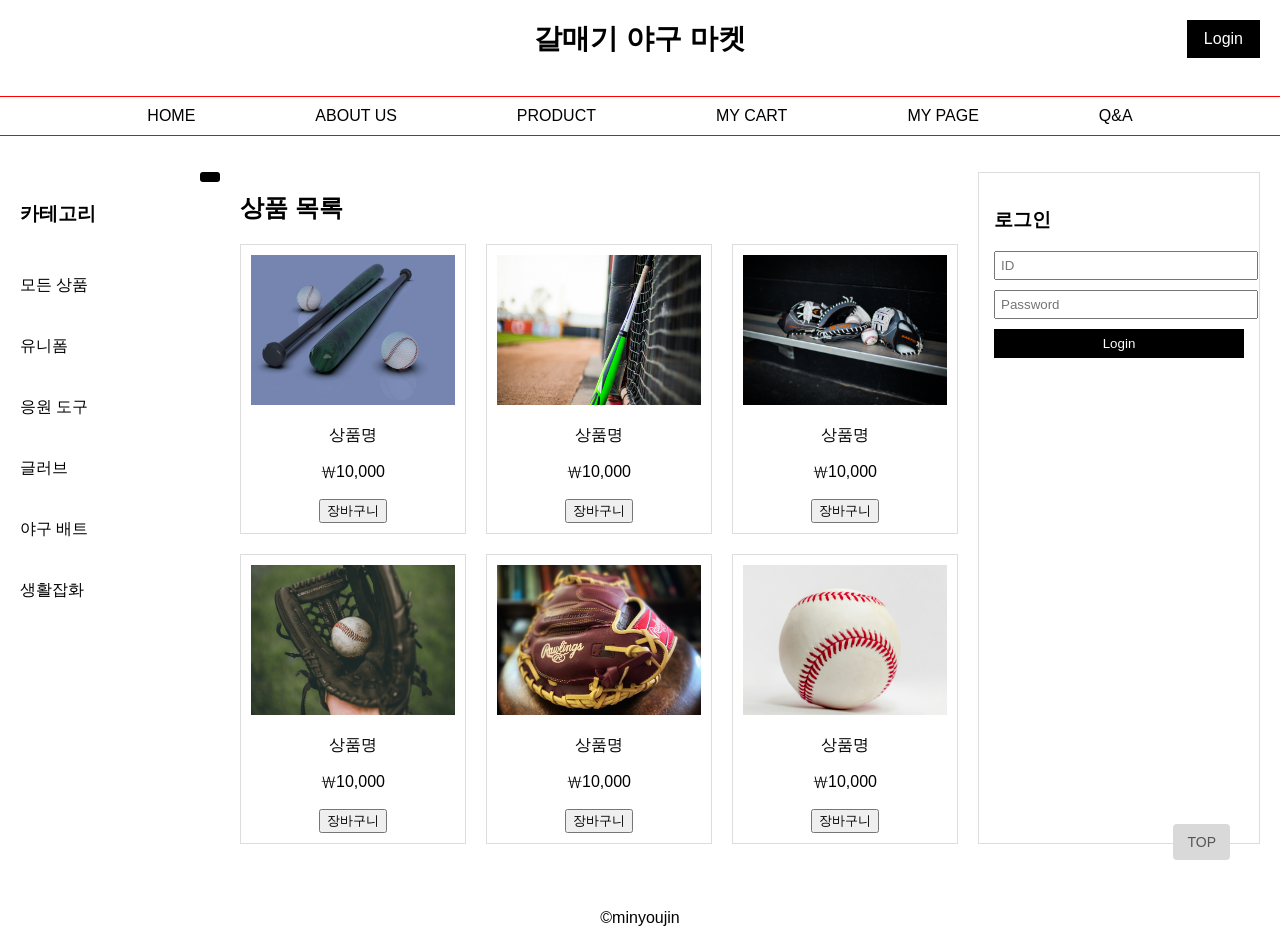
==== index.html @ 4a05f36c "pageの TOPに移動する機能を追加しました。 login()関数の#username, #password, #messageで Null errorが発生する問題を解決。スマホsizeの画面で機" ====
<!DOCTYPE html>
<html lang="ko">
<!-- ==============
자 일단 개좆됨. 로그인 기능을 index.html에서 시도해봤더니 로그인 후의 상황이 실행 안 됨.
그리고 로그인 박스를 클릭하여 sign in html로 갔더니 로그인 박스는 개좆만해짐. 


=========================  -->
<head>
    <meta charset="UTF-8">
    <meta name="viewport" content="width=device-width, initial-scale=1.0">
    <title> 갈매기 야구 마켓</title>
    <link type="text/css" rel="stylesheet" href="style.css">
</head>

<body>
    <!-- ======== 상단 로고 ========== -->
    <div class="header">
        <!-- 로고 (가운데 위치) -->
        <a href="index.html" class="logo">갈매기 야구 마켓</a>
        <!-- 오른쪽 상단 로그인 버튼 -->
        <a href="sign_in.html" class="login-btn" id="loginbtn">Login</a>
    </div>

    <!--=== 햄버거 버튼(모바일에서 보이게 pc는 ㄴㄴ)==-->
    <button class="hamburger" id="hamburger" onclick="openSidebar()">
        <span></span>
        <span></span>
        <span></span>
    </button>
    <!-- 모바일에서 사이드바 열면 배경 어둡게 하기 -->
    <div class="overlay" id="overlay" onclick="closeSidebar()"></div>
    <!-- ============ 메뉴바 ============== -->
    <ul>
        <li><a href="index.html">HOME</a></li>
        <li><a href="introduce.html">ABOUT US</a></li>
        <li><a href="all_product.html">PRODUCT</a></li>
        <li><a href="">MY CART</a></li>
        <li><a href="">MY PAGE</a></li>
        <li><a href="">Q&A</a></li>
    </ul>

    <!-- =========== 전체 레이아웃 ============ -->
    <div class="container">
        <!-- 좌측 카테고리 -->
        <div class="sidebar">
            <!-- 모바일에서 사이드바 닫을 때 누를 X버튼-->
            <button class="closebtn" onclick="closeSidebar()"></button>
            
            <h3>카테고리</h3>
            <div class="category-item"><a href="all_product.html">모든 상품</a></div>
            <div class="category-item"><a href="uniform.html">유니폼</a></div>
            <div class="category-item"><a href="cheer.html">응원 도구</a></div>
            <div class="category-item"><a href="Glove.html">글러브</a></div>
            <div class="category-item"><a href="Bat.html">야구 배트</a></div>
            <div class="category-item"><a href="seikatsu.html">생활잡화</a></div>
        </div>
        <!-- 중앙 상품 리스트 -->
        <div class="main">
            <h2>상품 목록</h2>

            <div class="product-grid">
                <!-- 상품 카드 6개 -->
                <div class="product-card"><img src="tetsubat.jpg"><p>상품명</p><p>₩10,000</p><button onclick="addcart( , )">장바구니</button> </div>
                <div class="product-card"><img src="greenbat.jpg"><p>상품명</p><p>₩10,000</p><button onclick="addcart( , )">장바구니</button> </div>
                <div class="product-card"><img src="greyglove.jpg"><p>상품명</p><p>₩10,000</p><button onclick="addcart( , )">장바구니</button> </div>
                <div class="product-card"><img src="blackglove.jpg"><p>상품명</p><p>₩10,000</p><button onclick="addcart( , )">장바구니</button> </div>
                <div class="product-card"><img src="brownglove.jpg"><p>상품명</p><p>₩10,000</p><button onclick="addcart( , )">장바구니</button> </div>
                <div class="product-card"><img src="hitoriball.jpg"><p>상품명</p><p>₩10,000</p><button onclick="addcart( , )">장바구니</button> </div>
            </div>
        </div>

        <!-- 우측 로그인 박스 -->
        <div class="login-box" id="loginbox">
            <h3>로그인</h3>
            <input type="text" id="username" placeholder="ID">
            <input type="password" id="password" placeholder="Password">
            <button onclick="login()">Login</button>
            <p id="message"></p>
        </div>
    </div>
    <button onclick="window.scrollTo({top: 0, behavior: 'smooth'})" id="topbtn">TOP</button>
    <footer>
        ©minyoujin
    </footer>
    <script src="script.js"></script>
</body>
</html>

<!-- 우측 하단에 최상단 TOP 가는 버튼 화면 고정으로 생성
 
-->
---- style.css ----
/* =========================
    전체 기본 설정
========================= */
body {
    margin: 0;
    font-family: Arial, sans-serif;
    background-color: white; /* white톤 */
}
/*   하이퍼 링크 색깔 파란색X 검은색으로 통일 시키기   */
ul a, .logo, .category-item a, .product-card a {
    color: #000;
    text-decoration: none;
}
/* ================ 로고 영역================ */
.header {
    text-align: center; /* 가운데 정렬 */
    padding: 20px;
    position: relative; /* 로그인 버튼 위치 기준 */
}

.logo {
    display: inline-block;
    font-size: 28px;
    font-weight: bold;
    height: 40px;
    cursor: pointer;
    transition: transform 0.3s ease; 
}
/* 로고 hover 효과 */
.logo:hover {
    transform: scale(1.15);
}

/* 로그인 버튼 (오른쪽 상단) */
.login-btn {
    color: #fff;
    text-decoration: none;
    outline: none;
    border: 2px solid #000;
    z-index: 1;
    position: absolute;
    right: 20px;
    top: 20px;
    padding: 8px 15px;
    cursor: pointer;
    background: #000;
}
/*   로그인 버튼 효과 after, hover, active   */
.login-btn:after {
    position: absolute;
    content: "";
    width: 0;
    height: 100%;
    top:0;
    right: 0;
    z-index: -1;
    background: #e0e5ec;
    transition: all 0.3s ease;
}
.login-btn:hover {
    color: #000;
}
.login-btn:hover:after {
    left: 0;
    width: 100%;
}
/* ============= 메뉴바============= */
ul {
    display: flex;
    justify-content: center;
    list-style: none;
    text-align: center;
    gap: 100px;
    padding: 10px 0;
    border-top: 1px solid red;
    border-bottom: 1px solid red;
}
ul li {
    display: flex;
    padding: 0 10px;
}
ul li a {
    text-decoration: none;
    color: black;
}

ul li a {
    cursor: pointer;
    transition: 0.3s;
}

/* 메뉴 hover 효과 */
ul li a:hover {
    transform: scale(1.15);
    color: darkblue;
}

/* ========== =전체 레이아웃 ===== */
.container {
    display: flex;
    padding: 20px;
}

/* =============== 좌측 카테고리============= */
.sidebar {
    width: 200px;
}

.category-item {
    margin: 10px 0;
    padding-top: 30px;
    cursor: pointer;
    transition: 0.3s;
}

/* 카테고리 hover 효과 */
.category-item:hover {
    transform: scale(1.1);
    color: darkblue;
}

/* ============ 중앙 상품 영역============= */
.main {
    flex: 1;
    padding: 0 20px;
}

.product-grid {
    display: grid;
    grid-template-columns: repeat(3, 1fr); /* 3열 */
    gap: 20px;
}

/* 상품 카드 */
.product-card {
    background-color: white;
    padding: 10px;
    border: 1px solid #ddd;
    text-align: center;
}

.product-card img {
    width: 100%;
    height: 150px;
    object-fit: cover;
}

.wishlist-btn {
    margin-top: 5px;
    padding: 5px;
    cursor: pointer;
}

/* =========================
    우측 로그인 박스
========================= */
.login-box {
    width: 250px;
    padding: 15px;
    background-color: white;
    border: 1px solid #ddd;
}

.login-box input {
    width: 100%;
    margin-bottom: 10px;
    padding: 5px;
}

.login-box button {
    width: 100%;
    padding: 7px;
    background-color: black;
    color: white;
    border: none;
}
/* ===== TOP버튼 ===== */
#topbtn {
    position: fixed;      /* 화면에 고정 */
    bottom: 40px;         /* 하단에서 40px */
    right: 50px;          /* 우측에서 50px */
    background-color: #d9d9d9; 
    color: #555;
    border: none;
    padding: 10px 14px;
    cursor: pointer;
    border-radius: 4px;
    font-size: 14px;
}
#topbtn:hover {
    background-color: #bbb;
}
/* =========================
    footer
========================= */
footer {
    text-align: center;
    padding: 15px;
    margin-top: 30px;
    background-color: white;
}

/* ==== 모바일 버전 크기 맞춰서 바뀌게 @media ==== */
@media screen and (max-width: 768px) {

    /* 메뉴바 간격 줄이기 */
    ul {
        gap: 15px;
        flex-wrap: wrap;   /* 메뉴 항목 줄바꿈 허용 */
        font-size: 13px;
    }

    /* 전체 레이아웃: 가로 → 세로로 쌓기 */
    .container {
        flex-direction: column;
    }

    /* 사이드바 너비 해제 */
    .sidebar {
        width: 100%;
    }

    /* 상품 그리드: 3열 → 2열 */
    .product-grid {
        grid-template-columns: repeat(2, 1fr);
    }

    /* 로그인 박스 너비 꽉 채우기 */
    .login-box {
        width: 100%;
        box-sizing: border-box;
    }

    /* TOP 버튼 위치 조정 */
    #topbtn {
        bottom: 15px;
        right: 15px;
    }
}

/* hamburgerbtn 모바일에서만 보이게, pc(기본)은 안 보임 */
.hamburger {
    display: none;  /* pc에서 안 보이게 */
    flex-direction: column; /* 줄 3개 세로로 쌓음 */
    gap: 5px;
    background: white;
    border: none;   /* 햄버거 버튼 테두리 없음 */
    cursor: pointer;
    padding: 10px;
    position: fixed;
    top: 15px;
    left: 15px;
    z-index: 100;   /* 딴 놈들보다 더 위에 둥둥 뜨게 */
}
/* hamburgerbtn에 줄 3개 넣기 */
.hamburger span {
    display: block;
    width: 25px;
    height: 3px;
    background-color: #bbb;
    border-radius: 2px;     /* 줄 끝 동글동글하게 */
}
/* 사이드바 닫는 X 버튼 */
.closebtn {
    display: block;
    margin-left: auto;  
    background: black;
    color: white;
    border: none;
    padding: 5px 10px;
    cursor: pointer;
    font-size: 16px;
    border-radius: 3px;
    margin-bottom: 15px;
} 
/* overlay -> 사이드바 열면 배경 어두운 효과, 평소엔 none */
.overlay {
    display: none;  /* 평소에는 안 보여 */
    position: fixed;    
    top: 0; left: 0;
    width: 100%; height: 100%;
    background: rgba(0, 0, 0, 4);   /* 투명도 40%에 검은색! */
    z-index: 98;    /* 사이드바(99)보다는 밑, 다른 애들보단 위 */
}
/* overlay에는 active클래스가 원래 없음!! 
근데 JS에서 active 클래스를 띠부띠부 할 수 있슨
-> JS에서 active 클래스를 붙이면 보이는 거야! */
.overlay.active {
    display: block;
}

/* hamburger 모바일에서만 나오게 하기 */
@media screen and (max-width: 768px) {
    .hamburger {
        display: flex;
    }
    /* 햄버거 누르기 전까진 사이드바 왼쪽 밖에 숨기기 */
    .sidebar {
        position: fixed;
        top: 0; left: 0;
        width: 250px;
        height: 100%;   /* 세로 길이가 화면 전체 */
        background: white;
        z-index: 99;    /* overlay보다 위로 */
        padding: 20px;
        box-sizing: border-box;
        transform: translateX(-100%);   /* 왼쪽으로 자기 너비만큼 밀어서 숨음 */
        transition: transform 0.3s ease; /* 스무스하게 사이드바 등장 */
    }
    /* sidebar에 active 붙어서 사이드바 열려있는 상태 */
    .sidebar.active {
        transform: translateX(0); /* 왼쪽에 숨어있다가 뾱 나옴 */
    }
    /* 모바일이니까 전체 레이아웃을 가로에서 세로로! */
    .container {
        flex-direction: column;
    }
    /* 모바일이니까 메뉴바 간격 줄여주기 */
    ul {
        gap: 15px;
        flex-wrap: wrap;
        font-size: 12px;
    }
    /* 상품 그리드도 3열에서 2열로 줄이기 */
    .product-grid {
        grid-template-columns: repeat(2, 1fr);
    }
    /* 로그인 박스 너비 최대로 채우기 */
    .login-box {
        width: 100%;
        box-sizing: border-box;
    }
}
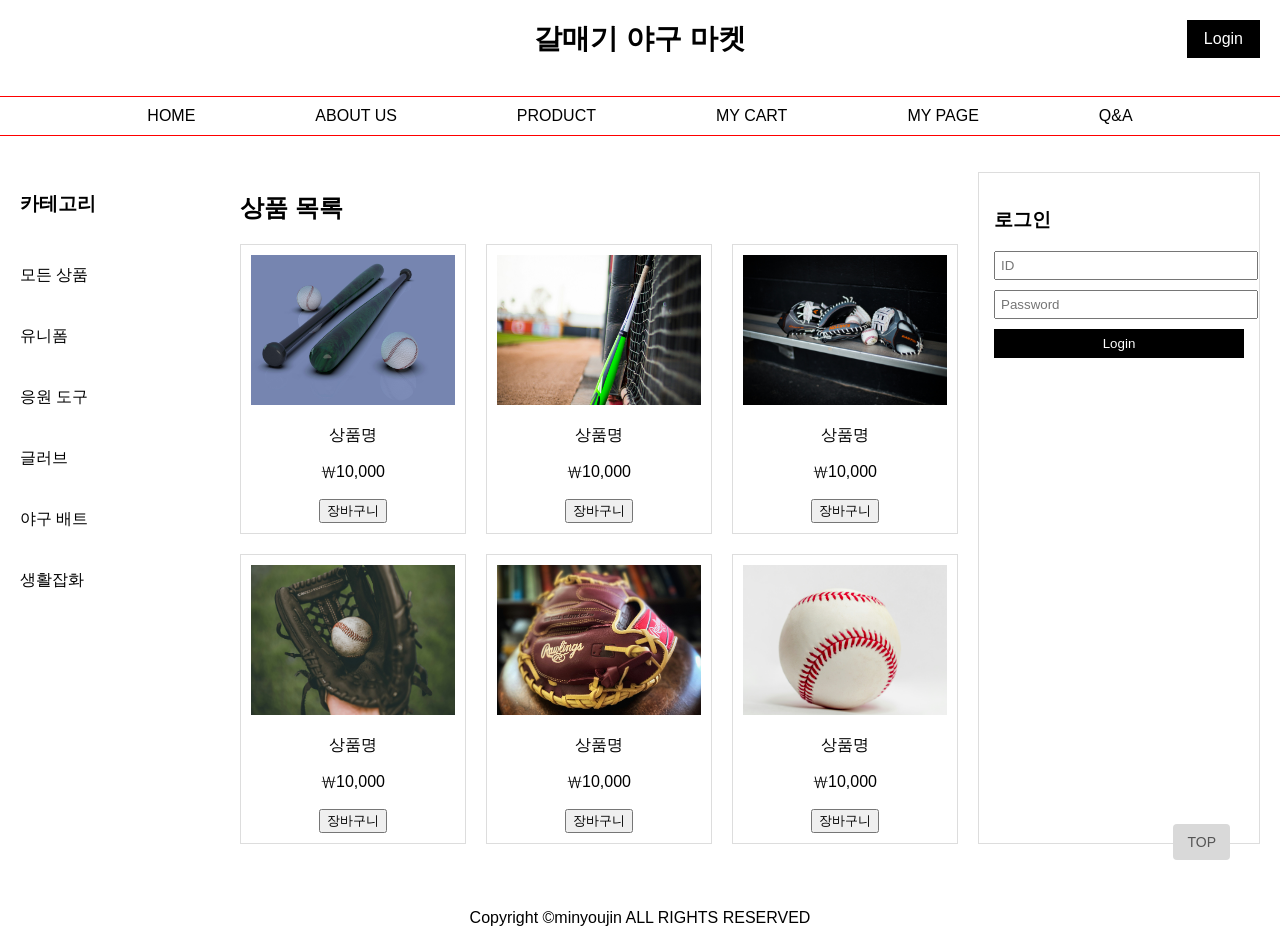
==== commit 41c8ca7f: "index.htmlの関数を他のhtmlに基本的に適用、PCでスマホ用sidebarが見える問題解決" ====
--- a/index.html
+++ b/index.html
@@ -3,8 +3,6 @@
 <!-- ==============
 자 일단 개좆됨. 로그인 기능을 index.html에서 시도해봤더니 로그인 후의 상황이 실행 안 됨.
 그리고 로그인 박스를 클릭하여 sign in html로 갔더니 로그인 박스는 개좆만해짐. 
-
-
 =========================  -->
 <head>
     <meta charset="UTF-8">
@@ -33,20 +31,22 @@
     <!-- ============ 메뉴바 ============== -->
     <ul>
         <li><a href="index.html">HOME</a></li>
-        <li><a href="introduce.html">ABOUT US</a></li>
+        <li class="hide-mobile"><a href="introduce.html">ABOUT US</a></li>
         <li><a href="all_product.html">PRODUCT</a></li>
-        <li><a href="">MY CART</a></li>
-        <li><a href="">MY PAGE</a></li>
-        <li><a href="">Q&A</a></li>
+        <li class="hide-mobile"><a href="">MY CART</a></li>
+        <li class="hide-mobile"><a href="">MY PAGE</a></li>
+        <li class="hide-mobile"><a href="">Q&A</a></li>
     </ul>
 
     <!-- =========== 전체 레이아웃 ============ -->
     <div class="container">
-        <!-- 좌측 카테고리 -->
-        <div class="sidebar">
+        <!-- 좌측 카테고리 사이드바 -->
+        <div class="sidebar" id="sidebar">
             <!-- 모바일에서 사이드바 닫을 때 누를 X버튼-->
-            <button class="closebtn" onclick="closeSidebar()"></button>
-            
+            <button class="closebtn" onclick="closeSidebar()">X</button>
+            <div class="sidebar-login">
+                <a href="sign_in.html" class="sidebar-loginbtn">Login</a>
+            </div>
             <h3>카테고리</h3>
             <div class="category-item"><a href="all_product.html">모든 상품</a></div>
             <div class="category-item"><a href="uniform.html">유니폼</a></div>
@@ -54,19 +54,24 @@
             <div class="category-item"><a href="Glove.html">글러브</a></div>
             <div class="category-item"><a href="Bat.html">야구 배트</a></div>
             <div class="category-item"><a href="seikatsu.html">생활잡화</a></div>
+            <div class="sidebar-hide" id="sidebar-hide">
+                <div class="sidebar-hide-menu"><a href="introduce.html">ABOUT US</a></div>
+                <div class="sidebar-hide-menu"><a href="mycart.html">MY CART</a></div>
+                <div class="sidebar-hide-menu"><a href="mypage.html">MY PAGE</a></div>
+                <div class="sidebar-hide-menu"><a href="qna.html">Q&A</a></div>
+            </div>
         </div>
         <!-- 중앙 상품 리스트 -->
         <div class="main">
             <h2>상품 목록</h2>
-
             <div class="product-grid">
                 <!-- 상품 카드 6개 -->
-                <div class="product-card"><img src="tetsubat.jpg"><p>상품명</p><p>₩10,000</p><button onclick="addcart( , )">장바구니</button> </div>
-                <div class="product-card"><img src="greenbat.jpg"><p>상품명</p><p>₩10,000</p><button onclick="addcart( , )">장바구니</button> </div>
-                <div class="product-card"><img src="greyglove.jpg"><p>상품명</p><p>₩10,000</p><button onclick="addcart( , )">장바구니</button> </div>
-                <div class="product-card"><img src="blackglove.jpg"><p>상품명</p><p>₩10,000</p><button onclick="addcart( , )">장바구니</button> </div>
-                <div class="product-card"><img src="brownglove.jpg"><p>상품명</p><p>₩10,000</p><button onclick="addcart( , )">장바구니</button> </div>
-                <div class="product-card"><img src="hitoriball.jpg"><p>상품명</p><p>₩10,000</p><button onclick="addcart( , )">장바구니</button> </div>
+                <div class="product-card"><img src="tetsubat.jpg"><p>상품명</p><p>₩10,000</p><button onclick="addcart()">장바구니</button> </div>
+                <div class="product-card"><img src="greenbat.jpg"><p>상품명</p><p>₩10,000</p><button onclick="addcart()">장바구니</button> </div>
+                <div class="product-card"><img src="greyglove.jpg"><p>상품명</p><p>₩10,000</p><button onclick="addcart()">장바구니</button> </div>
+                <div class="product-card"><img src="blackglove.jpg"><p>상품명</p><p>₩10,000</p><button onclick="addcart()">장바구니</button> </div>
+                <div class="product-card"><img src="brownglove.jpg"><p>상품명</p><p>₩10,000</p><button onclick="addcart()">장바구니</button> </div>
+                <div class="product-card"><img src="hitoriball.jpg"><p>상품명</p><p>₩10,000</p><button onclick="addcart()">장바구니</button> </div>
             </div>
         </div>
 
@@ -81,12 +86,8 @@
     </div>
     <button onclick="window.scrollTo({top: 0, behavior: 'smooth'})" id="topbtn">TOP</button>
     <footer>
-        ©minyoujin
+        Copyright ©minyoujin ALL RIGHTS RESERVED
     </footer>
     <script src="script.js"></script>
 </body>
 </html>
-
-<!-- 우측 하단에 최상단 TOP 가는 버튼 화면 고정으로 생성
- 
--->
--- a/style.css
+++ b/style.css
@@ -83,9 +83,6 @@
 ul li a {
     text-decoration: none;
     color: black;
-}
-
-ul li a {
     cursor: pointer;
     transition: 0.3s;
 }
@@ -174,6 +171,7 @@
     background-color: black;
     color: white;
     border: none;
+    cursor: pointer;
 }
 /* ===== TOP버튼 ===== */
 #topbtn {
@@ -201,44 +199,6 @@
     background-color: white;
 }
 
-/* ==== 모바일 버전 크기 맞춰서 바뀌게 @media ==== */
-@media screen and (max-width: 768px) {
-
-    /* 메뉴바 간격 줄이기 */
-    ul {
-        gap: 15px;
-        flex-wrap: wrap;   /* 메뉴 항목 줄바꿈 허용 */
-        font-size: 13px;
-    }
-
-    /* 전체 레이아웃: 가로 → 세로로 쌓기 */
-    .container {
-        flex-direction: column;
-    }
-
-    /* 사이드바 너비 해제 */
-    .sidebar {
-        width: 100%;
-    }
-
-    /* 상품 그리드: 3열 → 2열 */
-    .product-grid {
-        grid-template-columns: repeat(2, 1fr);
-    }
-
-    /* 로그인 박스 너비 꽉 채우기 */
-    .login-box {
-        width: 100%;
-        box-sizing: border-box;
-    }
-
-    /* TOP 버튼 위치 조정 */
-    #topbtn {
-        bottom: 15px;
-        right: 15px;
-    }
-}
-
 /* hamburgerbtn 모바일에서만 보이게, pc(기본)은 안 보임 */
 .hamburger {
     display: none;  /* pc에서 안 보이게 */
@@ -263,7 +223,7 @@
 }
 /* 사이드바 닫는 X 버튼 */
 .closebtn {
-    display: block;
+    display: none;
     margin-left: auto;  
     background: black;
     color: white;
@@ -280,7 +240,7 @@
     position: fixed;    
     top: 0; left: 0;
     width: 100%; height: 100%;
-    background: rgba(0, 0, 0, 4);   /* 투명도 40%에 검은색! */
+    background: rgba(0, 0, 0, 0.4);   /* 투명도 40%에 검은색! */
     z-index: 98;    /* 사이드바(99)보다는 밑, 다른 애들보단 위 */
 }
 /* overlay에는 active클래스가 원래 없음!! 
@@ -290,8 +250,69 @@
     display: block;
 }
 
-/* hamburger 모바일에서만 나오게 하기 */
+/* 모바일에서 사이드바 로그인 영역 감싸는 박스 */
+.sidebar-login {
+    display: none;
+    margin-top: 15px;
+    margin-bottom: 20px;
+    text-align: center;
+    border-bottom: 1px solid #eee;
+    padding-bottom: 20px;
+    }
+.sidebar-loginbtn {
+    display: none;
+    width: 70%;
+    margin: 0 auto;
+    padding: 8px 0;
+    text-align: center;
+    background: #000;
+    color: #fff;
+    text-decoration: none;
+    border: 2px solid #000;
+    font-size: 14px;
+    box-sizing: border-box;
+}
+.sidebar-loginbtn:hover {
+    background: #e0e5ec;
+    color: #000;
+}
+/* 모바일 사이드바-메뉴 전체 영역 */
+.sidebar-hide {
+    margin-top: 10px;
+    border-top: 1px solid #eee;
+    padding-top: 10px;
+}
+/* 모바일 사이드바-메뉴 항목 하나하나 */
+.sidebar-hide-menu {
+    margin: 10px 0;
+    padding-top: 10px;
+    cursor: pointer;
+    transition: 0.3s;
+}
+/* 사이드바 메뉴 링크 밑줄 지우고 검은색 덮기 */
+.sidebar-hide-menu a {
+    text-decoration: none;
+    color: #000;
+    font-size: 14px;
+}
+.sidebar-hide-menu:hover {
+    transform: scale(1.1);
+    color: darkblue;
+}
+/* PC에서는 사이드바-메뉴 숨기기 */
+.sidebar-hide {
+    display: none;
+}
+/* === 모바일에서만 나오게 하기 @media screen === */
 @media screen and (max-width: 768px) {
+    /* 모바일에서 사이드바 닫는 X 버튼  */
+    .closebtn {
+        display: block; /* 기본은 안 보임. 모바일에서 표시 */
+    }
+    /* mobile에서는 메뉴바 HOME, PRODUCT빼고 숨김 */
+    .hide-mobile {
+        display: none;
+    }
     .hamburger {
         display: flex;
     }
@@ -331,4 +352,41 @@
         width: 100%;
         box-sizing: border-box;
     }
-}
+    .sidebar-hide{
+        display: block;
+    }
+    /* 메뉴바 간격 줄이기 */
+    ul {
+        gap: 15px;
+        flex-wrap: wrap;   /* 메뉴 항목 줄바꿈 허용 */
+        font-size: 13px;
+    }
+
+    /* 전체 레이아웃: 가로 → 세로로 쌓기 */
+    .container {
+        flex-direction: column;
+    }
+
+    /* 상품 그리드: 3열 → 2열 */
+    .product-grid {
+        grid-template-columns: repeat(2, 1fr);
+    }
+
+    /* 로그인 박스 너비 꽉 채우기 */
+    .login-box {
+        width: 100%;
+        box-sizing: border-box;
+    }
+
+    /* TOP 버튼 위치 조정 */
+    #topbtn {
+        bottom: 15px;
+        right: 15px;
+    }
+    .sidebar-loginbtn {
+        display: block;
+    }
+    .sidebar-loginbtn {
+        display: block;
+    }
+}
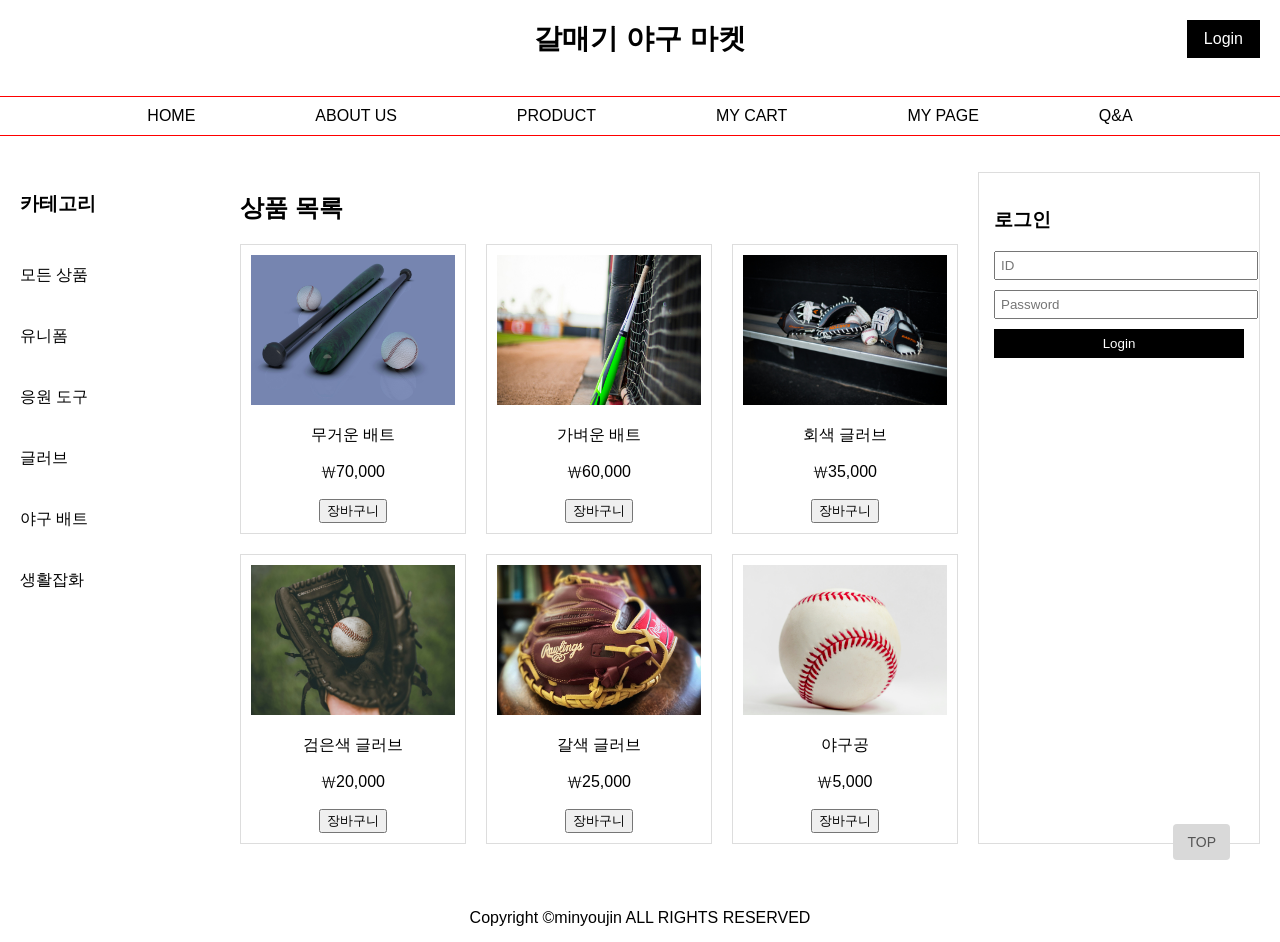
==== commit 18271099: "カート機能のために　html, js code 追加しました。" ====
--- a/index.html
+++ b/index.html
@@ -33,8 +33,8 @@
         <li><a href="index.html">HOME</a></li>
         <li class="hide-mobile"><a href="introduce.html">ABOUT US</a></li>
         <li><a href="all_product.html">PRODUCT</a></li>
-        <li class="hide-mobile"><a href="">MY CART</a></li>
-        <li class="hide-mobile"><a href="">MY PAGE</a></li>
+        <li class="hide-mobile"><a href="mycart.html">MY CART</a></li>
+        <li class="hide-mobile"><a href="mypage.html">MY PAGE</a></li>
         <li class="hide-mobile"><a href="">Q&A</a></li>
     </ul>
 
@@ -66,12 +66,54 @@
             <h2>상품 목록</h2>
             <div class="product-grid">
                 <!-- 상품 카드 6개 -->
-                <div class="product-card"><img src="tetsubat.jpg"><p>상품명</p><p>₩10,000</p><button onclick="addcart()">장바구니</button> </div>
-                <div class="product-card"><img src="greenbat.jpg"><p>상품명</p><p>₩10,000</p><button onclick="addcart()">장바구니</button> </div>
-                <div class="product-card"><img src="greyglove.jpg"><p>상품명</p><p>₩10,000</p><button onclick="addcart()">장바구니</button> </div>
-                <div class="product-card"><img src="blackglove.jpg"><p>상품명</p><p>₩10,000</p><button onclick="addcart()">장바구니</button> </div>
-                <div class="product-card"><img src="brownglove.jpg"><p>상품명</p><p>₩10,000</p><button onclick="addcart()">장바구니</button> </div>
-                <div class="product-card"><img src="hitoriball.jpg"><p>상품명</p><p>₩10,000</p><button onclick="addcart()">장바구니</button> </div>
+                <div class="product-card">
+                    <img src="tetsubat.jpg">
+                    <p>무거운 배트</p>
+                    <p>₩70,000</p>
+                    <button onclick="addcart(
+                        '무거운 배트', 70000, 'tetsubat.jpg'
+                    )">장바구니</button>
+                </div>
+                <div class="product-card">
+                    <img src="greenbat.jpg">
+                    <p>가벼운 배트</p>
+                    <p>₩60,000</p>
+                    <button onclick="addcart(
+                        '가벼운 배트', 60000, 'greenbat.jpg'
+                    )">장바구니</button>
+                </div>
+                <div class="product-card">
+                    <img src="greyglove.jpg">
+                    <p>회색 글러브</p>
+                    <p>₩35,000</p>
+                    <button onclick="addcart(
+                        '회색 글러브', 35000, 'greyglove.jpg'
+                    )">장바구니</button>
+                </div>
+                <div class="product-card">
+                    <img src="blackglove.jpg">
+                    <p>검은색 글러브</p>
+                    <p>₩20,000</p>
+                    <button onclick="addcart(
+                        '검은색 글러브', 20000, 'blackglove.jpg'
+                    )">장바구니</button>
+                </div>
+                <div class="product-card">
+                    <img src="brownglove.jpg">
+                    <p>갈색 글러브</p>
+                    <p>₩25,000</p>
+                    <button onclick="addcart(
+                        '갈색 글러브', 25000, 'brownglove.jpg'
+                    )">장바구니</button>
+                </div>
+                <div class="product-card">
+                    <img src="hitoriball.jpg">
+                    <p>야구공</p>
+                    <p>₩5,000</p>
+                    <button onclick="addcart(
+                        '야구공', 5000, 'hitoriball.jpg'
+                    )">장바구니</button>
+                </div>
             </div>
         </div>
 
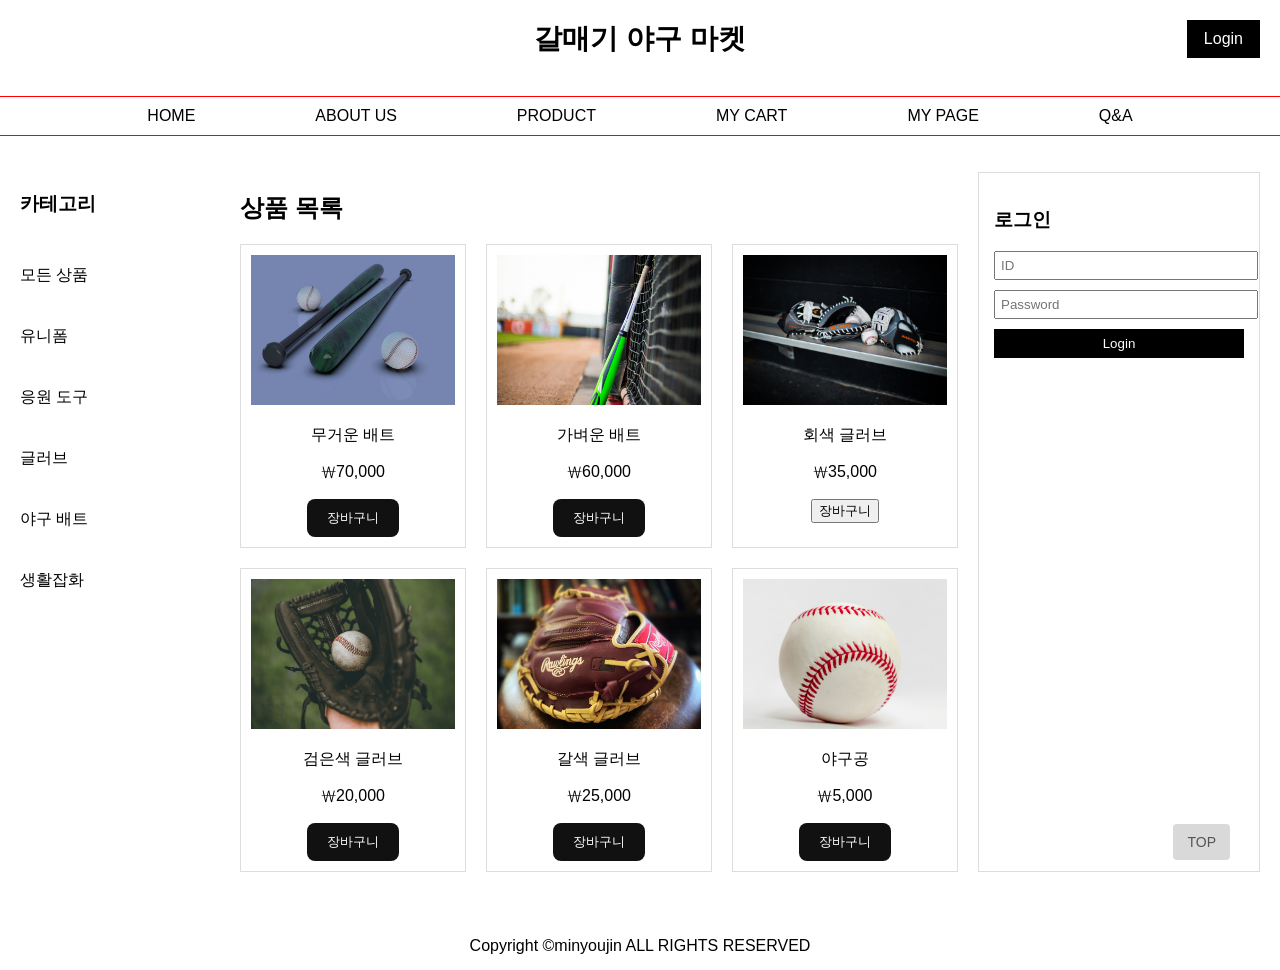
==== commit 2fb0816e: "css の重複 codeを削除。カートの物を削除する機能追加しました。" ====
--- a/index.html
+++ b/index.html
@@ -70,7 +70,7 @@
                     <img src="tetsubat.jpg">
                     <p>무거운 배트</p>
                     <p>₩70,000</p>
-                    <button onclick="addcart(
+                    <button class="wishlist-btn" onclick="addcart(
                         '무거운 배트', 70000, 'tetsubat.jpg'
                     )">장바구니</button>
                 </div>
@@ -78,7 +78,7 @@
                     <img src="greenbat.jpg">
                     <p>가벼운 배트</p>
                     <p>₩60,000</p>
-                    <button onclick="addcart(
+                    <button class="wishlist-btn" onclick="addcart(
                         '가벼운 배트', 60000, 'greenbat.jpg'
                     )">장바구니</button>
                 </div>
@@ -86,7 +86,7 @@
                     <img src="greyglove.jpg">
                     <p>회색 글러브</p>
                     <p>₩35,000</p>
-                    <button onclick="addcart(
+                    <button class="wiwishlist-btn" onclick="addcart(
                         '회색 글러브', 35000, 'greyglove.jpg'
                     )">장바구니</button>
                 </div>
@@ -94,7 +94,7 @@
                     <img src="blackglove.jpg">
                     <p>검은색 글러브</p>
                     <p>₩20,000</p>
-                    <button onclick="addcart(
+                    <button class="wishlist-btn" onclick="addcart(
                         '검은색 글러브', 20000, 'blackglove.jpg'
                     )">장바구니</button>
                 </div>
@@ -102,7 +102,7 @@
                     <img src="brownglove.jpg">
                     <p>갈색 글러브</p>
                     <p>₩25,000</p>
-                    <button onclick="addcart(
+                    <button class="wishlist-btn" onclick="addcart(
                         '갈색 글러브', 25000, 'brownglove.jpg'
                     )">장바구니</button>
                 </div>
@@ -110,7 +110,7 @@
                     <img src="hitoriball.jpg">
                     <p>야구공</p>
                     <p>₩5,000</p>
-                    <button onclick="addcart(
+                    <button class="wishlist-btn" onclick="addcart(
                         '야구공', 5000, 'hitoriball.jpg'
                     )">장바구니</button>
                 </div>
@@ -133,3 +133,7 @@
     <script src="script.js"></script>
 </body>
 </html>
+
+<!-- 햄버거 기능이랑 이것저것 폰에서는 기능 안 됨 .. 다른 페이지도 
+            index.html에서 수정한 거 반영해야함 -
+            아 그리고 장바구니 기능 로그인 상태에서만 기능하도록 해야해->
--- a/style.css
+++ b/style.css
@@ -144,9 +144,16 @@
 }
 
 .wishlist-btn {
-    margin-top: 5px;
-    padding: 5px;
-    cursor: pointer;
+    background: #111;
+    color: white;
+    border: none;
+    padding: 10px 20px;
+    border-radius: 8px;
+    cursor: pointer;
+    transition: 0.3s;
+}
+.wishlist-btn:hover {
+    background: #444;
 }
 
 /* =========================
@@ -303,7 +310,7 @@
 .sidebar-hide {
     display: none;
 }
-/* === 모바일에서만 나오게 하기 @media screen === */
+/* === 모바일 모바일 이거 모바일 모바일 모바일 모바일 모바일 @media screen === */
 @media screen and (max-width: 768px) {
     /* 모바일에서 사이드바 닫는 X 버튼  */
     .closebtn {
@@ -326,7 +333,7 @@
         z-index: 99;    /* overlay보다 위로 */
         padding: 20px;
         box-sizing: border-box;
-        transform: translateX(-100%);   /* 왼쪽으로 자기 너비만큼 밀어서 숨음 */
+        transform: translateX(-100%);   /* 왼쪽으로 밀어서 숨김 */
         transition: transform 0.3s ease; /* 스무스하게 사이드바 등장 */
     }
     /* sidebar에 active 붙어서 사이드바 열려있는 상태 */
@@ -336,12 +343,6 @@
     /* 모바일이니까 전체 레이아웃을 가로에서 세로로! */
     .container {
         flex-direction: column;
-    }
-    /* 모바일이니까 메뉴바 간격 줄여주기 */
-    ul {
-        gap: 15px;
-        flex-wrap: wrap;
-        font-size: 12px;
     }
     /* 상품 그리드도 3열에서 2열로 줄이기 */
     .product-grid {
@@ -359,23 +360,7 @@
     ul {
         gap: 15px;
         flex-wrap: wrap;   /* 메뉴 항목 줄바꿈 허용 */
-        font-size: 13px;
-    }
-
-    /* 전체 레이아웃: 가로 → 세로로 쌓기 */
-    .container {
-        flex-direction: column;
-    }
-
-    /* 상품 그리드: 3열 → 2열 */
-    .product-grid {
-        grid-template-columns: repeat(2, 1fr);
-    }
-
-    /* 로그인 박스 너비 꽉 채우기 */
-    .login-box {
-        width: 100%;
-        box-sizing: border-box;
+        font-size: 12px;
     }
 
     /* TOP 버튼 위치 조정 */
@@ -386,7 +371,4 @@
     .sidebar-loginbtn {
         display: block;
     }
-    .sidebar-loginbtn {
-        display: block;
-    }
 }
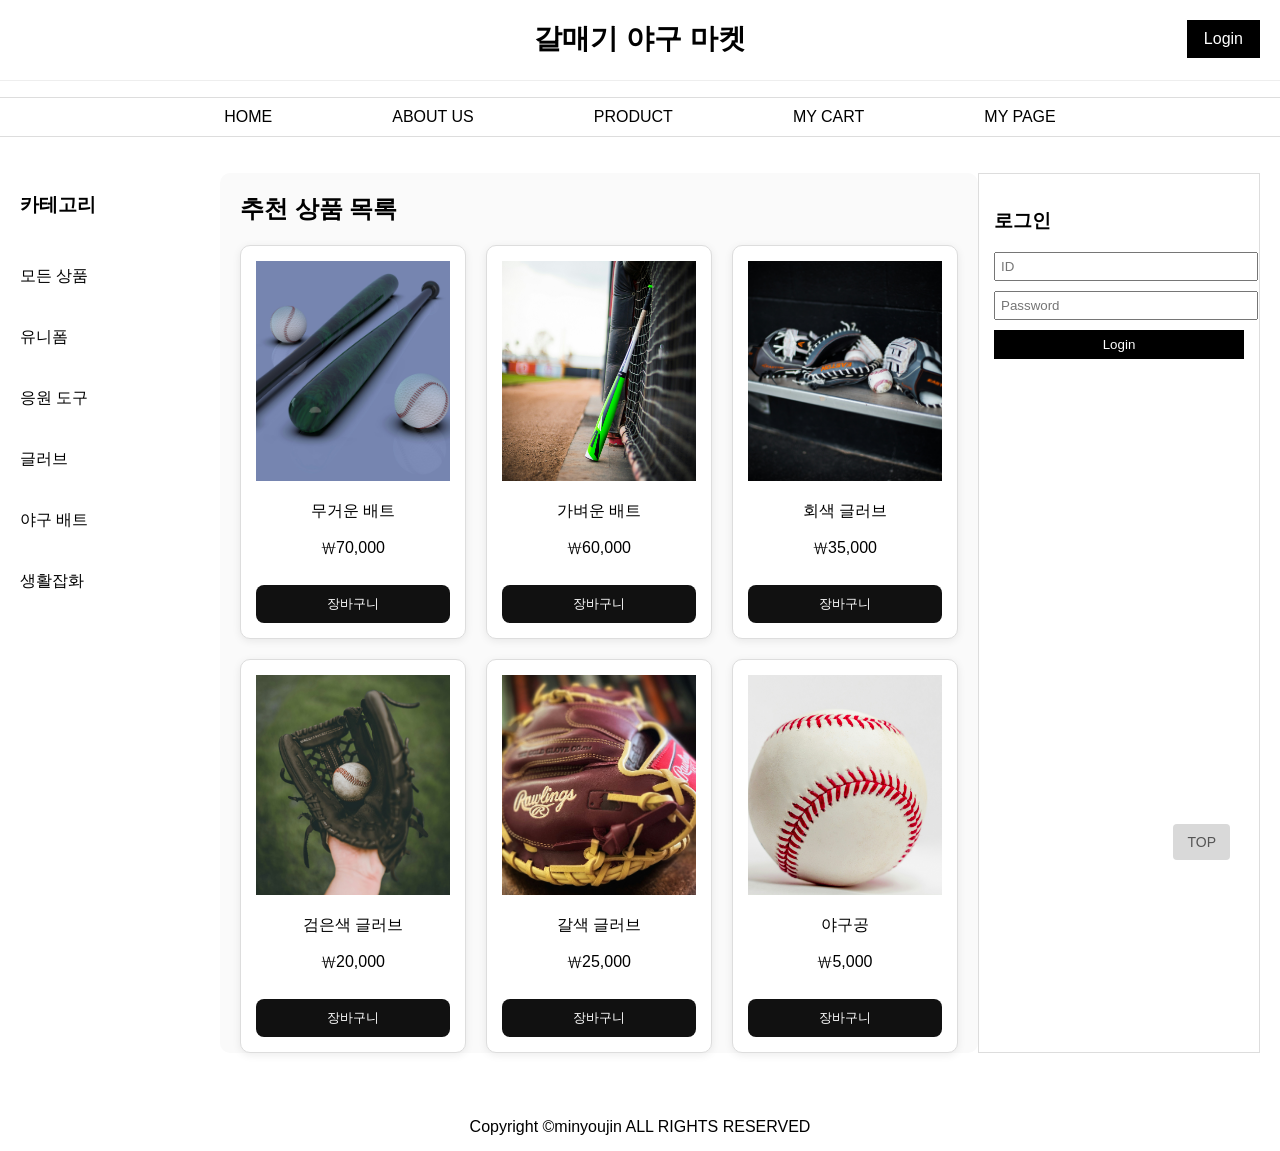
==== commit 0f53761b: "Add files via upload" ====
--- a/index.html
+++ b/index.html
@@ -1,9 +1,5 @@
 <!DOCTYPE html>
 <html lang="ko">
-<!-- ==============
-자 일단 개좆됨. 로그인 기능을 index.html에서 시도해봤더니 로그인 후의 상황이 실행 안 됨.
-그리고 로그인 박스를 클릭하여 sign in html로 갔더니 로그인 박스는 개좆만해짐. 
-=========================  -->
 <head>
     <meta charset="UTF-8">
     <meta name="viewport" content="width=device-width, initial-scale=1.0">
@@ -17,7 +13,7 @@
         <!-- 로고 (가운데 위치) -->
         <a href="index.html" class="logo">갈매기 야구 마켓</a>
         <!-- 오른쪽 상단 로그인 버튼 -->
-        <a href="sign_in.html" class="login-btn" id="loginbtn">Login</a>
+        <a href="sign_in.html" class="login-btn" id="upperloginbtn">Login</a>
     </div>
 
     <!--=== 햄버거 버튼(모바일에서 보이게 pc는 ㄴㄴ)==-->
@@ -35,7 +31,6 @@
         <li><a href="all_product.html">PRODUCT</a></li>
         <li class="hide-mobile"><a href="mycart.html">MY CART</a></li>
         <li class="hide-mobile"><a href="mypage.html">MY PAGE</a></li>
-        <li class="hide-mobile"><a href="">Q&A</a></li>
     </ul>
 
     <!-- =========== 전체 레이아웃 ============ -->
@@ -58,12 +53,11 @@
                 <div class="sidebar-hide-menu"><a href="introduce.html">ABOUT US</a></div>
                 <div class="sidebar-hide-menu"><a href="mycart.html">MY CART</a></div>
                 <div class="sidebar-hide-menu"><a href="mypage.html">MY PAGE</a></div>
-                <div class="sidebar-hide-menu"><a href="qna.html">Q&A</a></div>
             </div>
         </div>
         <!-- 중앙 상품 리스트 -->
         <div class="main">
-            <h2>상품 목록</h2>
+            <h2>추천 상품 목록</h2>
             <div class="product-grid">
                 <!-- 상품 카드 6개 -->
                 <div class="product-card">
@@ -86,7 +80,7 @@
                     <img src="greyglove.jpg">
                     <p>회색 글러브</p>
                     <p>₩35,000</p>
-                    <button class="wiwishlist-btn" onclick="addcart(
+                    <button class="wishlist-btn" onclick="addcart(
                         '회색 글러브', 35000, 'greyglove.jpg'
                     )">장바구니</button>
                 </div>
@@ -122,7 +116,7 @@
             <h3>로그인</h3>
             <input type="text" id="username" placeholder="ID">
             <input type="password" id="password" placeholder="Password">
-            <button onclick="login()">Login</button>
+            <button id="loginbtn" onclick="login()">Login</button>
             <p id="message"></p>
         </div>
     </div>
--- a/style.css
+++ b/style.css
@@ -17,6 +17,7 @@
     text-align: center; /* 가운데 정렬 */
     padding: 20px;
     position: relative; /* 로그인 버튼 위치 기준 */
+    border-bottom: 1px solid #eee;
 }
 
 .logo {
@@ -73,8 +74,8 @@
     text-align: center;
     gap: 100px;
     padding: 10px 0;
-    border-top: 1px solid red;
-    border-bottom: 1px solid red;
+    border-top: 1px solid #ddd;
+    border-bottom: 1px solid #ddd;
 }
 ul li {
     display: flex;
@@ -121,6 +122,8 @@
 .main {
     flex: 1;
     padding: 0 20px;
+    background-color: #fafafa;
+    border-radius: 10px;
 }
 
 .product-grid {
@@ -132,14 +135,20 @@
 /* 상품 카드 */
 .product-card {
     background-color: white;
-    padding: 10px;
+    padding: 15px;
     border: 1px solid #ddd;
     text-align: center;
+    border-radius: 10px;
+    box-shadow: 0 2px 8px rgba(0, 0, 0, 0.08);
+    transition: 0.2s;
+}
+.product-card:hover {
+    transform: translateY(-4px);
 }
 
 .product-card img {
     width: 100%;
-    height: 150px;
+    height: 220px;
     object-fit: cover;
 }
 
@@ -148,6 +157,8 @@
     color: white;
     border: none;
     padding: 10px 20px;
+    width: 100%;
+    margin-top: 10px;
     border-radius: 8px;
     cursor: pointer;
     transition: 0.3s;
@@ -180,6 +191,25 @@
     border: none;
     cursor: pointer;
 }
+/* mypage mypage mypage */
+.mypage-main {
+    max-width: 500px;
+    margin: 40px auto;
+    margin-bottom: 20px;
+    color: #222;
+    padding: 30px;
+    background-color: white;
+    border-radius: 15px;
+    box-shadow: 0 4px 15px rgba(0, 0, 0, 0.1);
+    text-align: center;
+}
+
+.mypagecard  {
+    font-size: 17px;
+    padding: 12px 0;
+    border-bottom: 1px solid #eee;
+}
+
 /* ===== TOP버튼 ===== */
 #topbtn {
     position: fixed;      /* 화면에 고정 */
@@ -310,6 +340,59 @@
 .sidebar-hide {
     display: none;
 }
+/* cart delete button cart delete button cart delete button */
+.deletebtn {
+    background-color: #d9534f;
+    color: white;
+    border: none;
+    padding: 8px 15px;
+    border-radius: 5px;
+    cursor: pointer;
+    margin-top: 10px;
+    font-size: 14px;
+}
+.deletebtn:hover {
+    background-color: #c9302c;
+}
+.carttotal {
+     font-size: 22px;
+     font-weight: bold;
+     text-align: right;
+     margin-top: 20px;
+    color: black;
+}
+/*   cart 수량 +, - button   */
+.minusplusbtn {
+    background-color: #d9534f;
+    color: white;
+    border: none;
+    padding: 10px 20px;
+    border-radius: 8px;
+    cursor: pointer;
+    margin-top: 10px;
+}
+.minusplusbtn:hover {
+    background-color: #c9302c;
+}
+.cartfooter {
+    display: flex;
+    justify-content: flex-end;
+    align-items: center;
+    gap: 20px;
+    margin-top: 20px;
+}
+.orderbtn {
+    background-color: #007bff;
+    color: white;
+    border: none;
+    padding: 12px 24px;
+    border-radius: 8px;
+    cursor: pointer;
+}
+.orderbtn:hover {
+    background-color : #0056b3;
+}
+
 /* === 모바일 모바일 이거 모바일 모바일 모바일 모바일 모바일 @media screen === */
 @media screen and (max-width: 768px) {
     /* 모바일에서 사이드바 닫는 X 버튼  */
@@ -348,6 +431,9 @@
     .product-grid {
         grid-template-columns: repeat(2, 1fr);
     }
+    .product-card img {
+        height: 140px;
+    }
     /* 로그인 박스 너비 최대로 채우기 */
     .login-box {
         width: 100%;
@@ -362,7 +448,6 @@
         flex-wrap: wrap;   /* 메뉴 항목 줄바꿈 허용 */
         font-size: 12px;
     }
-
     /* TOP 버튼 위치 조정 */
     #topbtn {
         bottom: 15px;
@@ -371,4 +456,8 @@
     .sidebar-loginbtn {
         display: block;
     }
+    /*   걍 모바일에서는 얘 없어버리자   */
+    .login-box {
+        display: none;
+    }
 }
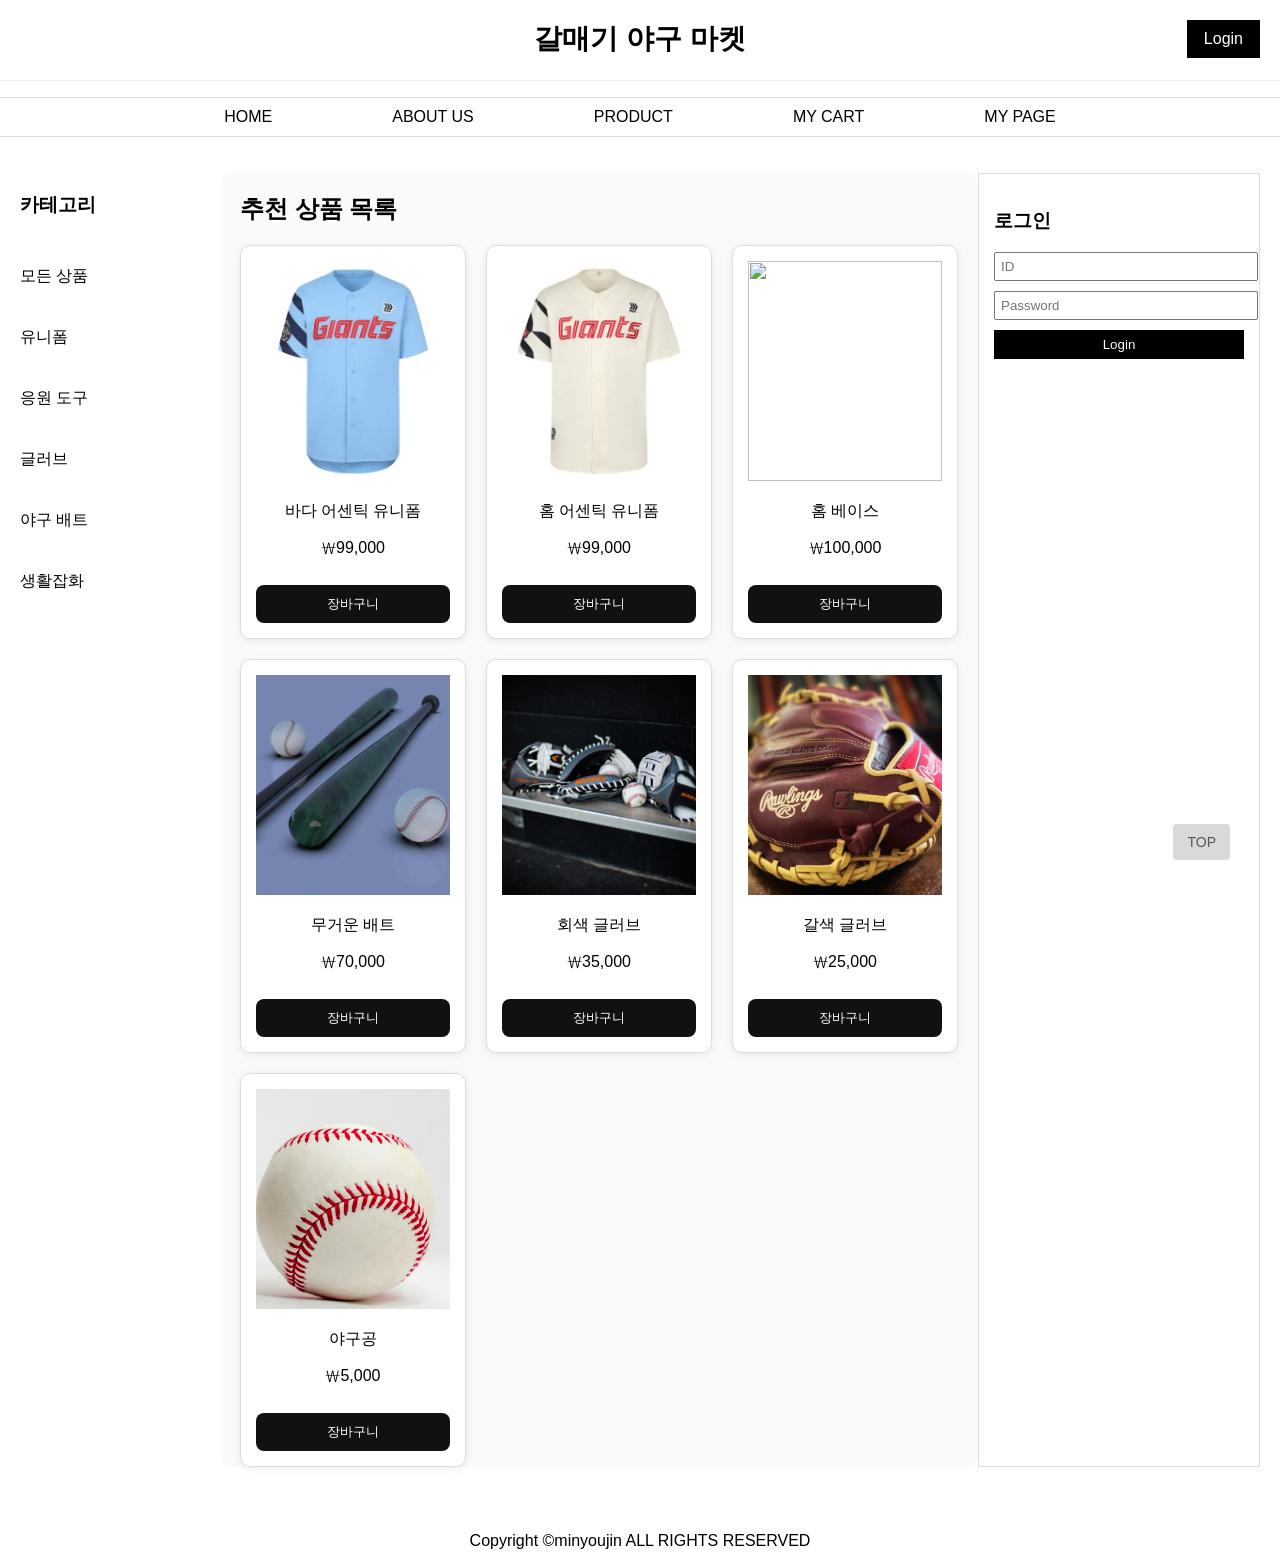
==== commit fe2de219: "Add files via upload" ====
--- a/index.html
+++ b/index.html
@@ -59,7 +59,30 @@
         <div class="main">
             <h2>추천 상품 목록</h2>
             <div class="product-grid">
-                <!-- 상품 카드 6개 -->
+                <div class="product-card">
+                    <img src="badauniform.jpg">
+                    <p>바다 어센틱 유니폼</p>
+                    <p>₩99,000</p>
+                    <button class="wishlist-btn" onclick="addcart(
+                        '바다 어센틱 유니폼', 99000, 'badauniform.jpg'
+                    )">장바구니</button>
+                </div>
+                <div class="product-card">
+                    <img src="homeuniform.jpg">
+                    <p>홈 어센틱 유니폼</p>
+                    <p>₩99,000</p>
+                    <button class="wishlist-btn" onclick="addcart(
+                        '홈 어센틱 유니폼', 99000, 'homeuniform.jpg'
+                    )">장바구니</button>
+                </div>
+                <div class="product-card">
+                    <img src="base.jpg">
+                    <p>홈 베이스</p>
+                    <p>₩100,000</p>
+                    <button class="wishlist-btn" onclick="addcart(
+                        '홈 베이스', 100000, 'base.jpg'
+                    )">장바구니</button>
+                </div>
                 <div class="product-card">
                     <img src="tetsubat.jpg">
                     <p>무거운 배트</p>
@@ -69,27 +92,11 @@
                     )">장바구니</button>
                 </div>
                 <div class="product-card">
-                    <img src="greenbat.jpg">
-                    <p>가벼운 배트</p>
-                    <p>₩60,000</p>
-                    <button class="wishlist-btn" onclick="addcart(
-                        '가벼운 배트', 60000, 'greenbat.jpg'
-                    )">장바구니</button>
-                </div>
-                <div class="product-card">
                     <img src="greyglove.jpg">
                     <p>회색 글러브</p>
                     <p>₩35,000</p>
                     <button class="wishlist-btn" onclick="addcart(
                         '회색 글러브', 35000, 'greyglove.jpg'
-                    )">장바구니</button>
-                </div>
-                <div class="product-card">
-                    <img src="blackglove.jpg">
-                    <p>검은색 글러브</p>
-                    <p>₩20,000</p>
-                    <button class="wishlist-btn" onclick="addcart(
-                        '검은색 글러브', 20000, 'blackglove.jpg'
                     )">장바구니</button>
                 </div>
                 <div class="product-card">
